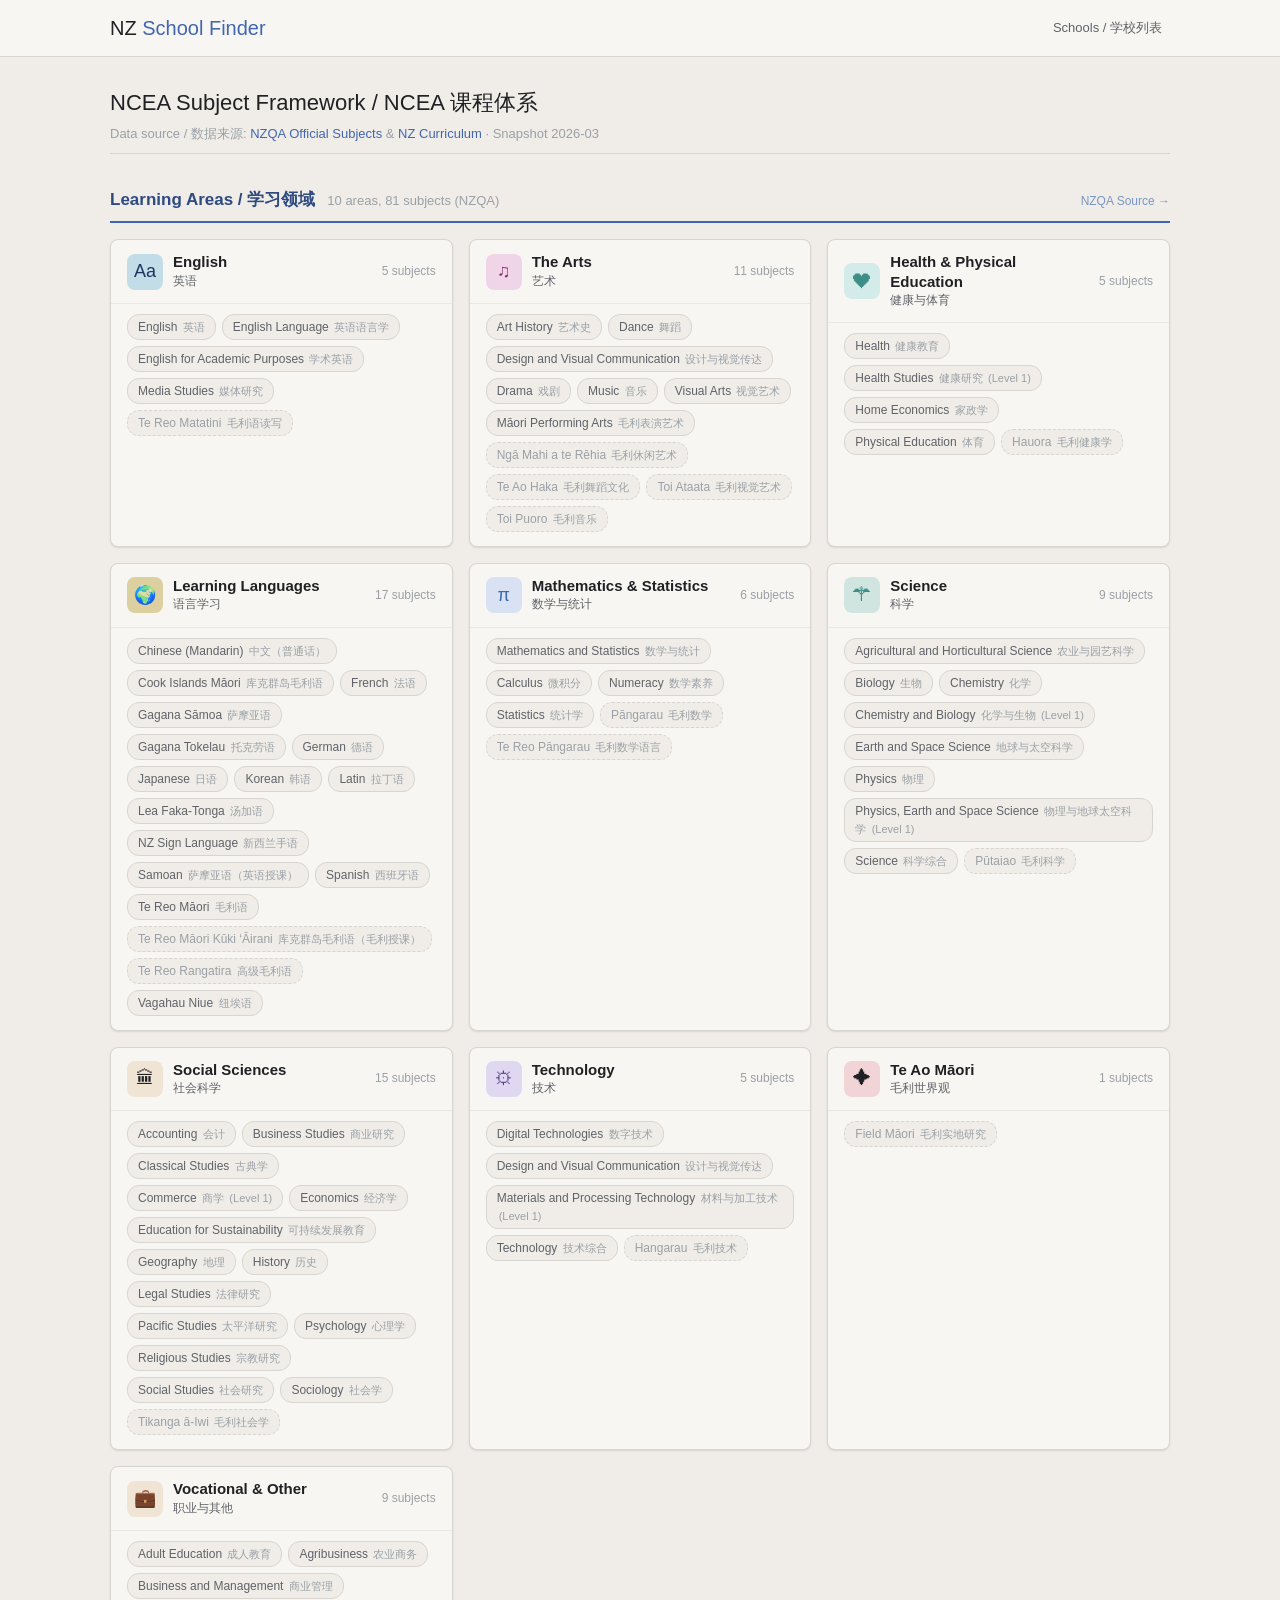
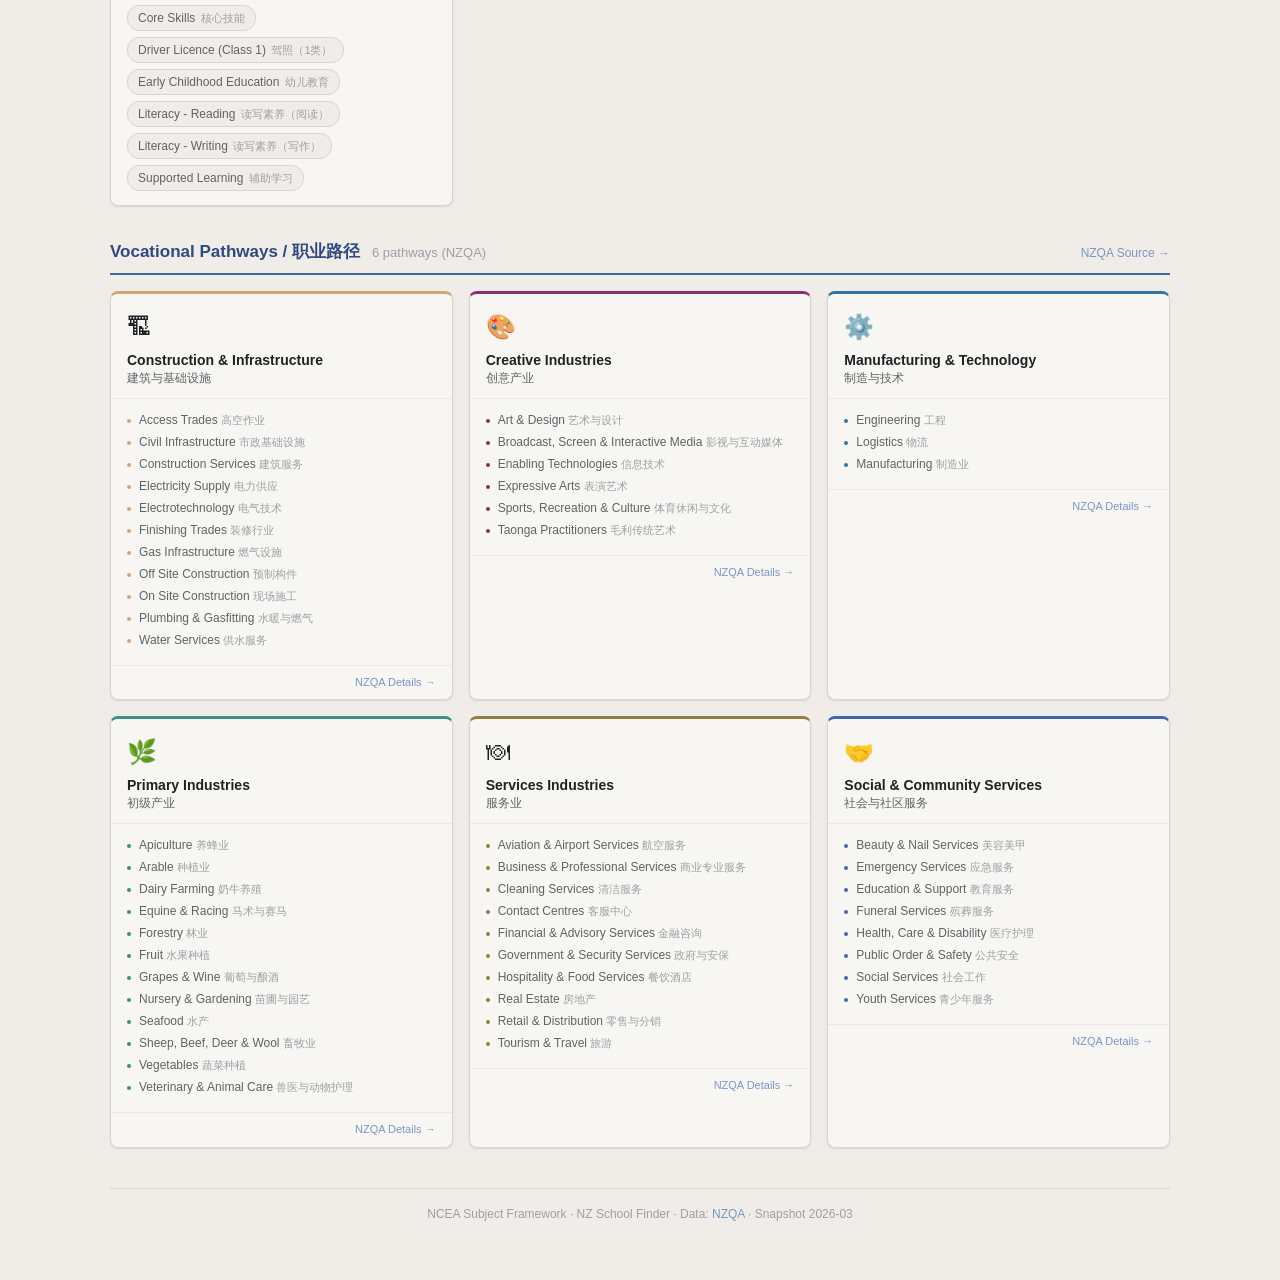
==== subjects.html @ b8bb3286 "feat: add subjects page and update server routing - Introduced a new `subjects.html` page to display" ====
<!DOCTYPE html>
<html lang="zh-CN">
<head>
<meta charset="UTF-8">
<meta name="viewport" content="width=device-width, initial-scale=1.0">
<title>NCEA Subject Framework / NCEA 课程体系</title>
<style>
/* ── 千里江山图配色系统 ── */
:root {
  --primary: #4166B0;
  --primary-light: #d8e2f2;
  --primary-dark: #2e4a80;
  --primary-lightest: #b0c4e0;
  --primary-muted: #7a96c4;
  --blue-1: #1D3560; --blue-2: #254D78; --blue-3: #31769F; --blue-4: #4088B0;
  --blue-5: #7AB0C8; --blue-6: #8CBBD0; --blue-7: #9EC6D8; --blue-8: #B0D1E0; --blue-9: #C2DCE8;
  --teal-1: #3d8e86; --teal-2: #5da39d; --teal-3: #88bfb8; --teal-4: #a4c9cc; --teal-5: #b0d0cc; --teal-6: #d0e4e0;
  --gold-1: #927D41; --gold-2: #B3A259; --gold-3: #CCBC80; --gold-4: #DDD0A0;
  --success: #3d8e86; --success-light: #d4ece9;
  --warning: #c04851; --warning-light: #f0d4d6;
  --neutral: #d4a574; --neutral-light: #f0e4d4;
  --bg: #F0EDE8; --card-bg: #F8F6F2; --text: #202124; --text-secondary: #5f6368; --text-muted: #9aa0a6;
  --border: #D8D5D0; --border-light: rgba(0,0,0,0.06);
  --radius: 8px;
  --shadow: 0 1px 2px 0 rgba(0,0,0,0.1);
  --shadow-md: 0 1px 3px 0 rgba(0,0,0,0.15), 0 1px 2px -1px rgba(0,0,0,0.1);
  --shadow-lg: 0 1px 2px 0 rgba(60,64,67,0.3), 0 2px 6px 2px rgba(60,64,67,0.15);
  --transition: 0.2s ease;
}

*, *::before, *::after { box-sizing: border-box; margin: 0; padding: 0; }

body {
  font-family: 'Google Sans', Roboto, -apple-system, BlinkMacSystemFont, 'Noto Sans SC', sans-serif;
  background: var(--bg);
  color: var(--text);
  line-height: 1.6;
  min-height: 100vh;
}

/* ── Header ── */
.header {
  background: var(--card-bg);
  position: sticky;
  top: 0;
  z-index: 100;
  border-bottom: 1px solid var(--border);
}
.header-inner {
  max-width: 1100px;
  margin: 0 auto;
  padding: 12px 20px;
  display: flex;
  align-items: center;
  justify-content: space-between;
}
.brand {
  font-size: 20px;
  font-weight: 400;
  color: var(--text);
  text-decoration: none;
}
.brand span { color: var(--primary); font-weight: 500; }
.header-links {
  display: flex;
  gap: 16px;
  align-items: center;
}
.header-links a {
  color: var(--text-secondary);
  text-decoration: none;
  font-size: 13px;
  padding: 4px 8px;
  border-radius: 4px;
  transition: var(--transition);
}
.header-links a:hover { background: var(--border-light); color: var(--primary); }

/* ── Container ── */
.container { max-width: 1100px; margin: 0 auto; padding: 0 20px 40px; }

/* ── Page Title ── */
.page-title {
  padding: 28px 0 8px;
  border-bottom: 1px solid var(--border);
  margin-bottom: 24px;
}
.page-title h1 {
  font-size: 22px;
  font-weight: 500;
  color: var(--text);
  margin-bottom: 4px;
}
.page-title p {
  font-size: 13px;
  color: var(--text-muted);
}
.page-title a { color: var(--primary); text-decoration: none; }
.page-title a:hover { text-decoration: underline; }

/* ── Section Title ── */
.section-title {
  display: flex;
  align-items: baseline;
  gap: 12px;
  margin: 32px 0 16px;
  padding-bottom: 8px;
  border-bottom: 2px solid var(--primary);
}
.section-title h2 {
  font-size: 17px;
  font-weight: 600;
  color: var(--primary-dark);
}
.section-title .subtitle {
  font-size: 13px;
  color: var(--text-muted);
  font-weight: 400;
}
.section-title .source-link {
  margin-left: auto;
  font-size: 12px;
  color: var(--primary-muted);
  text-decoration: none;
}
.section-title .source-link:hover { text-decoration: underline; color: var(--primary); }

/* ── Card Grid ── */
.card-grid {
  display: grid;
  grid-template-columns: repeat(auto-fill, minmax(320px, 1fr));
  gap: 16px;
}

/* ── Learning Area Card ── */
.area-card {
  background: var(--card-bg);
  border: 1px solid var(--border);
  border-radius: var(--radius);
  box-shadow: var(--shadow);
  overflow: hidden;
  transition: var(--transition);
}
.area-card:hover {
  box-shadow: var(--shadow-md);
  border-color: var(--primary-lightest);
}
.area-card-header {
  padding: 12px 16px;
  border-bottom: 1px solid var(--border-light);
  display: flex;
  align-items: center;
  gap: 10px;
}
.area-icon {
  width: 36px;
  height: 36px;
  border-radius: 8px;
  display: flex;
  align-items: center;
  justify-content: center;
  font-size: 18px;
  flex-shrink: 0;
}
.area-card-header .area-name {
  font-size: 15px;
  font-weight: 600;
  color: var(--text);
  line-height: 1.3;
}
.area-card-header .area-name-cn {
  font-size: 12px;
  color: var(--text-secondary);
  font-weight: 400;
}
.area-card-header .area-count {
  margin-left: auto;
  font-size: 12px;
  color: var(--text-muted);
  white-space: nowrap;
}
.area-card-body {
  padding: 10px 16px 14px;
}
.subject-list {
  list-style: none;
  display: flex;
  flex-wrap: wrap;
  gap: 6px;
}
.subject-tag {
  display: inline-block;
  padding: 3px 10px;
  font-size: 12px;
  border-radius: 12px;
  border: 1px solid var(--border);
  color: var(--text-secondary);
  background: var(--bg);
  transition: var(--transition);
  cursor: default;
  line-height: 1.5;
}
.subject-tag:hover {
  border-color: var(--primary-lightest);
  color: var(--primary);
  background: var(--primary-light);
}
.subject-tag .cn {
  color: var(--text-muted);
  font-size: 11px;
  margin-left: 2px;
}
.subject-tag.te-reo {
  border-style: dashed;
  color: var(--text-muted);
}
.subject-tag.te-reo:hover {
  border-color: var(--teal-3);
  color: var(--teal-1);
  background: var(--teal-6);
}

/* ── Vocational Pathway Card ── */
.pathway-card {
  background: var(--card-bg);
  border: 1px solid var(--border);
  border-radius: var(--radius);
  box-shadow: var(--shadow);
  overflow: hidden;
  transition: var(--transition);
}
.pathway-card:hover {
  box-shadow: var(--shadow-md);
}
.pathway-card-header {
  padding: 14px 16px 10px;
  border-bottom: 1px solid var(--border-light);
}
.pathway-card-header .pathway-icon {
  font-size: 24px;
  margin-bottom: 4px;
}
.pathway-card-header .pathway-name {
  font-size: 14px;
  font-weight: 600;
  color: var(--text);
  line-height: 1.3;
}
.pathway-card-header .pathway-name-cn {
  font-size: 12px;
  color: var(--text-secondary);
  font-weight: 400;
}
.pathway-card-body {
  padding: 10px 16px 14px;
}
.sector-list {
  list-style: none;
}
.sector-list li {
  font-size: 12px;
  color: var(--text-secondary);
  padding: 2px 0;
  line-height: 1.5;
}
.sector-list li::before {
  content: '';
  display: inline-block;
  width: 4px;
  height: 4px;
  border-radius: 50%;
  margin-right: 8px;
  vertical-align: middle;
}
.sector-list li .cn {
  color: var(--text-muted);
  font-size: 11px;
}
.pathway-card .pathway-link {
  display: block;
  padding: 8px 16px;
  font-size: 11px;
  color: var(--primary-muted);
  text-decoration: none;
  border-top: 1px solid var(--border-light);
  text-align: right;
}
.pathway-card .pathway-link:hover { color: var(--primary); }

/* ── Color accents per Learning Area ── */
.area-card[data-area="english"] .area-icon { background: var(--blue-9); color: var(--blue-1); }
.area-card[data-area="arts"] .area-icon { background: #f0d4e8; color: #8a3070; }
.area-card[data-area="health"] .area-icon { background: var(--success-light); color: var(--success); }
.area-card[data-area="languages"] .area-icon { background: var(--gold-4); color: var(--gold-1); }
.area-card[data-area="maths"] .area-icon { background: var(--primary-light); color: var(--primary); }
.area-card[data-area="science"] .area-icon { background: var(--teal-6); color: var(--teal-1); }
.area-card[data-area="social"] .area-icon { background: var(--neutral-light); color: var(--neutral-dark); }
.area-card[data-area="technology"] .area-icon { background: #e0d8f0; color: #5a3d8a; }
.area-card[data-area="maori"] .area-icon { background: var(--warning-light); color: var(--warning-dark); }
.area-card[data-area="vocational"] .area-icon { background: var(--neutral-light); color: var(--gold-1); }

/* ── Color accents per Vocational Pathway ── */
.pathway-card[data-pathway="construction"] { border-top: 3px solid var(--neutral); }
.pathway-card[data-pathway="construction"] .sector-list li::before { background: var(--neutral); }
.pathway-card[data-pathway="creative"] { border-top: 3px solid #8a3070; }
.pathway-card[data-pathway="creative"] .sector-list li::before { background: #8a3070; }
.pathway-card[data-pathway="manufacturing"] { border-top: 3px solid var(--blue-3); }
.pathway-card[data-pathway="manufacturing"] .sector-list li::before { background: var(--blue-3); }
.pathway-card[data-pathway="primary"] { border-top: 3px solid var(--success); }
.pathway-card[data-pathway="primary"] .sector-list li::before { background: var(--success); }
.pathway-card[data-pathway="services"] { border-top: 3px solid var(--gold-1); }
.pathway-card[data-pathway="services"] .sector-list li::before { background: var(--gold-1); }
.pathway-card[data-pathway="social"] { border-top: 3px solid var(--primary); }
.pathway-card[data-pathway="social"] .sector-list li::before { background: var(--primary); }

/* ── Footer ── */
.page-footer {
  margin-top: 40px;
  padding: 16px 0;
  border-top: 1px solid var(--border);
  text-align: center;
  font-size: 12px;
  color: var(--text-muted);
}
.page-footer a { color: var(--primary-muted); text-decoration: none; }
.page-footer a:hover { text-decoration: underline; }

/* ── Responsive ── */
@media (max-width: 700px) {
  .card-grid { grid-template-columns: 1fr; }
  .section-title { flex-wrap: wrap; }
  .section-title .source-link { margin-left: 0; }
  .header-inner { flex-wrap: wrap; gap: 8px; }
}
</style>
</head>
<body>

<!-- ── Header ── -->
<div class="header">
  <div class="header-inner">
    <a href="index.html" class="brand">NZ <span>School Finder</span></a>
    <div class="header-links">
      <a href="index.html">Schools / 学校列表</a>
    </div>
  </div>
</div>

<!-- ── Main Content ── -->
<div class="container">

  <div class="page-title">
    <h1>NCEA Subject Framework / NCEA 课程体系</h1>
    <p>Data source / 数据来源: <a href="https://www2.nzqa.govt.nz/ncea/subjects/select-subject/" target="_blank" rel="noopener">NZQA Official Subjects</a> &amp; <a href="https://newzealandcurriculum.tahurangi.education.govt.nz/" target="_blank" rel="noopener">NZ Curriculum</a> &middot; Snapshot 2026-03</p>
  </div>

  <!-- ════════════════════════════════════════════════════ -->
  <!--  SECTION 1: NCEA Learning Areas & Subjects          -->
  <!-- ════════════════════════════════════════════════════ -->
  <div class="section-title">
    <h2>Learning Areas / 学习领域</h2>
    <span class="subtitle">10 areas, 81 subjects (NZQA)</span>
    <a class="source-link" href="https://www2.nzqa.govt.nz/ncea/subjects/select-subject/" target="_blank" rel="noopener">NZQA Source &rarr;</a>
  </div>

  <div class="card-grid" id="area-grid"></div>

  <!-- ════════════════════════════════════════════════════ -->
  <!--  SECTION 2: NCEA Vocational Pathways                -->
  <!-- ════════════════════════════════════════════════════ -->
  <div class="section-title">
    <h2>Vocational Pathways / 职业路径</h2>
    <span class="subtitle">6 pathways (NZQA)</span>
    <a class="source-link" href="https://www2.nzqa.govt.nz/ncea/understanding-secondary-quals/vocational-pathways/" target="_blank" rel="noopener">NZQA Source &rarr;</a>
  </div>

  <div class="card-grid" id="pathway-grid"></div>

  <!-- ── Footer ── -->
  <div class="page-footer">
    NCEA Subject Framework &middot; NZ School Finder &middot;
    Data: <a href="https://www2.nzqa.govt.nz/ncea/subjects/" target="_blank" rel="noopener">NZQA</a> &middot; Snapshot 2026-03
  </div>

</div>

<script>
// ════════════════════════════════════════════════════════════
//  NZQA Learning Areas → Subjects (Snapshot 2026-03)
//  Source: https://www2.nzqa.govt.nz/ncea/subjects/select-subject/
//  NZ Curriculum: 8 Learning Areas
// ════════════════════════════════════════════════════════════

const LEARNING_AREAS = [
  {
    key: 'english',
    name: 'English',
    nameCn: '英语',
    icon: 'Aa',
    subjects: [
      { name: 'English', cn: '英语' },
      { name: 'English Language', cn: '英语语言学' },
      { name: 'English for Academic Purposes', cn: '学术英语' },
      { name: 'Media Studies', cn: '媒体研究' },
      { name: 'Te Reo Matatini', cn: '毛利语读写', teReo: true },
    ]
  },
  {
    key: 'arts',
    name: 'The Arts',
    nameCn: '艺术',
    icon: '\u266B',
    subjects: [
      { name: 'Art History', cn: '艺术史' },
      { name: 'Dance', cn: '舞蹈' },
      { name: 'Design and Visual Communication', cn: '设计与视觉传达' },
      { name: 'Drama', cn: '戏剧' },
      { name: 'Music', cn: '音乐' },
      { name: 'Visual Arts', cn: '视觉艺术' },
      { name: 'M\u0101ori Performing Arts', cn: '毛利表演艺术' },
      { name: 'Ng\u0101 Mahi a te R\u0113hia', cn: '毛利休闲艺术', teReo: true },
      { name: 'Te Ao Haka', cn: '毛利舞蹈文化', teReo: true },
      { name: 'Toi Ataata', cn: '毛利视觉艺术', teReo: true },
      { name: 'Toi Puoro', cn: '毛利音乐', teReo: true },
    ]
  },
  {
    key: 'health',
    name: 'Health & Physical Education',
    nameCn: '健康与体育',
    icon: '\u2764',
    subjects: [
      { name: 'Health', cn: '健康教育' },
      { name: 'Health Studies', cn: '健康研究', note: 'Level 1' },
      { name: 'Home Economics', cn: '家政学' },
      { name: 'Physical Education', cn: '体育' },
      { name: 'Hauora', cn: '毛利健康学', teReo: true },
    ]
  },
  {
    key: 'languages',
    name: 'Learning Languages',
    nameCn: '语言学习',
    icon: '\uD83C\uDF0D',
    subjects: [
      { name: 'Chinese (Mandarin)', cn: '中文（普通话）' },
      { name: 'Cook Islands M\u0101ori', cn: '库克群岛毛利语' },
      { name: 'French', cn: '法语' },
      { name: 'Gagana S\u0101moa', cn: '萨摩亚语' },
      { name: 'Gagana Tokelau', cn: '托克劳语' },
      { name: 'German', cn: '德语' },
      { name: 'Japanese', cn: '日语' },
      { name: 'Korean', cn: '韩语' },
      { name: 'Latin', cn: '拉丁语' },
      { name: 'Lea Faka-Tonga', cn: '汤加语' },
      { name: 'NZ Sign Language', cn: '新西兰手语' },
      { name: 'Samoan', cn: '萨摩亚语（英语授课）' },
      { name: 'Spanish', cn: '西班牙语' },
      { name: 'Te Reo M\u0101ori', cn: '毛利语' },
      { name: 'Te Reo M\u0101ori K\u016Bki \u2018\u0100irani', cn: '库克群岛毛利语（毛利授课）', teReo: true },
      { name: 'Te Reo Rangatira', cn: '高级毛利语', teReo: true },
      { name: 'Vagahau Niue', cn: '纽埃语' },
    ]
  },
  {
    key: 'maths',
    name: 'Mathematics & Statistics',
    nameCn: '数学与统计',
    icon: '\u03C0',
    subjects: [
      { name: 'Mathematics and Statistics', cn: '数学与统计' },
      { name: 'Calculus', cn: '微积分' },
      { name: 'Numeracy', cn: '数学素养' },
      { name: 'Statistics', cn: '统计学' },
      { name: 'P\u0101ngarau', cn: '毛利数学', teReo: true },
      { name: 'Te Reo P\u0101ngarau', cn: '毛利数学语言', teReo: true },
    ]
  },
  {
    key: 'science',
    name: 'Science',
    nameCn: '科学',
    icon: '\u269A',
    subjects: [
      { name: 'Agricultural and Horticultural Science', cn: '农业与园艺科学' },
      { name: 'Biology', cn: '生物' },
      { name: 'Chemistry', cn: '化学' },
      { name: 'Chemistry and Biology', cn: '化学与生物', note: 'Level 1' },
      { name: 'Earth and Space Science', cn: '地球与太空科学' },
      { name: 'Physics', cn: '物理' },
      { name: 'Physics, Earth and Space Science', cn: '物理与地球太空科学', note: 'Level 1' },
      { name: 'Science', cn: '科学综合' },
      { name: 'P\u016Btaiao', cn: '毛利科学', teReo: true },
    ]
  },
  {
    key: 'social',
    name: 'Social Sciences',
    nameCn: '社会科学',
    icon: '\uD83C\uDFDB',
    subjects: [
      { name: 'Accounting', cn: '会计' },
      { name: 'Business Studies', cn: '商业研究' },
      { name: 'Classical Studies', cn: '古典学' },
      { name: 'Commerce', cn: '商学', note: 'Level 1' },
      { name: 'Economics', cn: '经济学' },
      { name: 'Education for Sustainability', cn: '可持续发展教育' },
      { name: 'Geography', cn: '地理' },
      { name: 'History', cn: '历史' },
      { name: 'Legal Studies', cn: '法律研究' },
      { name: 'Pacific Studies', cn: '太平洋研究' },
      { name: 'Psychology', cn: '心理学' },
      { name: 'Religious Studies', cn: '宗教研究' },
      { name: 'Social Studies', cn: '社会研究' },
      { name: 'Sociology', cn: '社会学' },
      { name: 'Tikanga \u0101-Iwi', cn: '毛利社会学', teReo: true },
    ]
  },
  {
    key: 'technology',
    name: 'Technology',
    nameCn: '技术',
    icon: '\u2699',
    subjects: [
      { name: 'Digital Technologies', cn: '数字技术' },
      { name: 'Design and Visual Communication', cn: '设计与视觉传达' },
      { name: 'Materials and Processing Technology', cn: '材料与加工技术', note: 'Level 1' },
      { name: 'Technology', cn: '技术综合' },
      { name: 'Hangarau', cn: '毛利技术', teReo: true },
    ]
  },
  {
    key: 'maori',
    name: 'Te Ao M\u0101ori',
    nameCn: '毛利世界观',
    icon: '\u2726',
    subjects: [
      { name: 'Field M\u0101ori', cn: '毛利实地研究', teReo: true },
    ]
  },
  {
    key: 'vocational',
    name: 'Vocational & Other',
    nameCn: '职业与其他',
    icon: '\uD83D\uDCBC',
    subjects: [
      { name: 'Adult Education', cn: '成人教育' },
      { name: 'Agribusiness', cn: '农业商务' },
      { name: 'Business and Management', cn: '商业管理' },
      { name: 'Core Skills', cn: '核心技能' },
      { name: 'Driver Licence (Class 1)', cn: '驾照（1类）' },
      { name: 'Early Childhood Education', cn: '幼儿教育' },
      { name: 'Literacy - Reading', cn: '读写素养（阅读）' },
      { name: 'Literacy - Writing', cn: '读写素养（写作）' },
      { name: 'Supported Learning', cn: '辅助学习' },
    ]
  }
];

// ════════════════════════════════════════════════════════════
//  NZQA Vocational Pathways (6 Pathways + Sectors)
//  Source: https://www2.nzqa.govt.nz/ncea/understanding-secondary-quals/vocational-pathways/
// ════════════════════════════════════════════════════════════

const VOCATIONAL_PATHWAYS = [
  {
    key: 'construction',
    name: 'Construction & Infrastructure',
    nameCn: '建筑与基础设施',
    icon: '\uD83C\uDFD7',
    sourceUrl: 'https://youthguarantee.education.govt.nz/initiatives/vocational-pathways/learning-and-working-in-construction-and-infrastructure-industries/',
    sectors: [
      { name: 'Access Trades', cn: '高空作业' },
      { name: 'Civil Infrastructure', cn: '市政基础设施' },
      { name: 'Construction Services', cn: '建筑服务' },
      { name: 'Electricity Supply', cn: '电力供应' },
      { name: 'Electrotechnology', cn: '电气技术' },
      { name: 'Finishing Trades', cn: '装修行业' },
      { name: 'Gas Infrastructure', cn: '燃气设施' },
      { name: 'Off Site Construction', cn: '预制构件' },
      { name: 'On Site Construction', cn: '现场施工' },
      { name: 'Plumbing & Gasfitting', cn: '水暖与燃气' },
      { name: 'Water Services', cn: '供水服务' },
    ]
  },
  {
    key: 'creative',
    name: 'Creative Industries',
    nameCn: '创意产业',
    icon: '\uD83C\uDFA8',
    sourceUrl: 'https://youthguarantee.education.govt.nz/initiatives/vocational-pathways/learning-and-working-in-the-creative-industries/',
    sectors: [
      { name: 'Art & Design', cn: '艺术与设计' },
      { name: 'Broadcast, Screen & Interactive Media', cn: '影视与互动媒体' },
      { name: 'Enabling Technologies', cn: '信息技术' },
      { name: 'Expressive Arts', cn: '表演艺术' },
      { name: 'Sports, Recreation & Culture', cn: '体育休闲与文化' },
      { name: 'Taonga Practitioners', cn: '毛利传统艺术' },
    ]
  },
  {
    key: 'manufacturing',
    name: 'Manufacturing & Technology',
    nameCn: '制造与技术',
    icon: '\u2699\uFE0F',
    sourceUrl: 'https://youthguarantee.education.govt.nz/initiatives/vocational-pathways/learning-and-working-in-manufacturing-and-technology-industries/',
    sectors: [
      { name: 'Engineering', cn: '工程' },
      { name: 'Logistics', cn: '物流' },
      { name: 'Manufacturing', cn: '制造业' },
    ]
  },
  {
    key: 'primary',
    name: 'Primary Industries',
    nameCn: '初级产业',
    icon: '\uD83C\uDF3F',
    sourceUrl: 'https://youthguarantee.education.govt.nz/initiatives/vocational-pathways/learning-and-working-in-the-primary-industries/',
    sectors: [
      { name: 'Apiculture', cn: '养蜂业' },
      { name: 'Arable', cn: '种植业' },
      { name: 'Dairy Farming', cn: '奶牛养殖' },
      { name: 'Equine & Racing', cn: '马术与赛马' },
      { name: 'Forestry', cn: '林业' },
      { name: 'Fruit', cn: '水果种植' },
      { name: 'Grapes & Wine', cn: '葡萄与酿酒' },
      { name: 'Nursery & Gardening', cn: '苗圃与园艺' },
      { name: 'Seafood', cn: '水产' },
      { name: 'Sheep, Beef, Deer & Wool', cn: '畜牧业' },
      { name: 'Vegetables', cn: '蔬菜种植' },
      { name: 'Veterinary & Animal Care', cn: '兽医与动物护理' },
    ]
  },
  {
    key: 'services',
    name: 'Services Industries',
    nameCn: '服务业',
    icon: '\uD83C\uDF7D',
    sourceUrl: 'https://youthguarantee.education.govt.nz/initiatives/vocational-pathways/learning-and-working-in-the-service-industries/',
    sectors: [
      { name: 'Aviation & Airport Services', cn: '航空服务' },
      { name: 'Business & Professional Services', cn: '商业专业服务' },
      { name: 'Cleaning Services', cn: '清洁服务' },
      { name: 'Contact Centres', cn: '客服中心' },
      { name: 'Financial & Advisory Services', cn: '金融咨询' },
      { name: 'Government & Security Services', cn: '政府与安保' },
      { name: 'Hospitality & Food Services', cn: '餐饮酒店' },
      { name: 'Real Estate', cn: '房地产' },
      { name: 'Retail & Distribution', cn: '零售与分销' },
      { name: 'Tourism & Travel', cn: '旅游' },
    ]
  },
  {
    key: 'social',
    name: 'Social & Community Services',
    nameCn: '社会与社区服务',
    icon: '\uD83E\uDD1D',
    sourceUrl: 'https://youthguarantee.education.govt.nz/initiatives/vocational-pathways/learning-and-working-in-social-and-community-service-industries/',
    sectors: [
      { name: 'Beauty & Nail Services', cn: '美容美甲' },
      { name: 'Emergency Services', cn: '应急服务' },
      { name: 'Education & Support', cn: '教育服务' },
      { name: 'Funeral Services', cn: '殡葬服务' },
      { name: 'Health, Care & Disability', cn: '医疗护理' },
      { name: 'Public Order & Safety', cn: '公共安全' },
      { name: 'Social Services', cn: '社会工作' },
      { name: 'Youth Services', cn: '青少年服务' },
    ]
  }
];

// ════════════════════════════════════════════════════════════
//  Render
// ════════════════════════════════════════════════════════════

function esc(s) {
  const d = document.createElement('div');
  d.textContent = s;
  return d.innerHTML;
}

function renderAreaCards() {
  const grid = document.getElementById('area-grid');
  grid.innerHTML = LEARNING_AREAS.map(area => {
    const subjectTags = area.subjects.map(s => {
      const cls = s.teReo ? 'subject-tag te-reo' : 'subject-tag';
      const noteStr = s.note ? ` <span class="cn">(${esc(s.note)})</span>` : '';
      return `<li class="${cls}">${esc(s.name)} <span class="cn">${esc(s.cn)}</span>${noteStr}</li>`;
    }).join('');

    return `
      <div class="area-card" data-area="${area.key}">
        <div class="area-card-header">
          <div class="area-icon">${area.icon}</div>
          <div>
            <div class="area-name">${esc(area.name)}</div>
            <div class="area-name-cn">${esc(area.nameCn)}</div>
          </div>
          <div class="area-count">${area.subjects.length} subjects</div>
        </div>
        <div class="area-card-body">
          <ul class="subject-list">${subjectTags}</ul>
        </div>
      </div>`;
  }).join('');
}

function renderPathwayCards() {
  const grid = document.getElementById('pathway-grid');
  grid.innerHTML = VOCATIONAL_PATHWAYS.map(p => {
    const sectorItems = p.sectors.map(s =>
      `<li>${esc(s.name)} <span class="cn">${esc(s.cn)}</span></li>`
    ).join('');

    return `
      <div class="pathway-card" data-pathway="${p.key}">
        <div class="pathway-card-header">
          <div class="pathway-icon">${p.icon}</div>
          <div class="pathway-name">${esc(p.name)}</div>
          <div class="pathway-name-cn">${esc(p.nameCn)}</div>
        </div>
        <div class="pathway-card-body">
          <ul class="sector-list">${sectorItems}</ul>
        </div>
        <a class="pathway-link" href="${p.sourceUrl}" target="_blank" rel="noopener">NZQA Details &rarr;</a>
      </div>`;
  }).join('');
}

// ── Init ──
renderAreaCards();
renderPathwayCards();
</script>

</body>
</html>
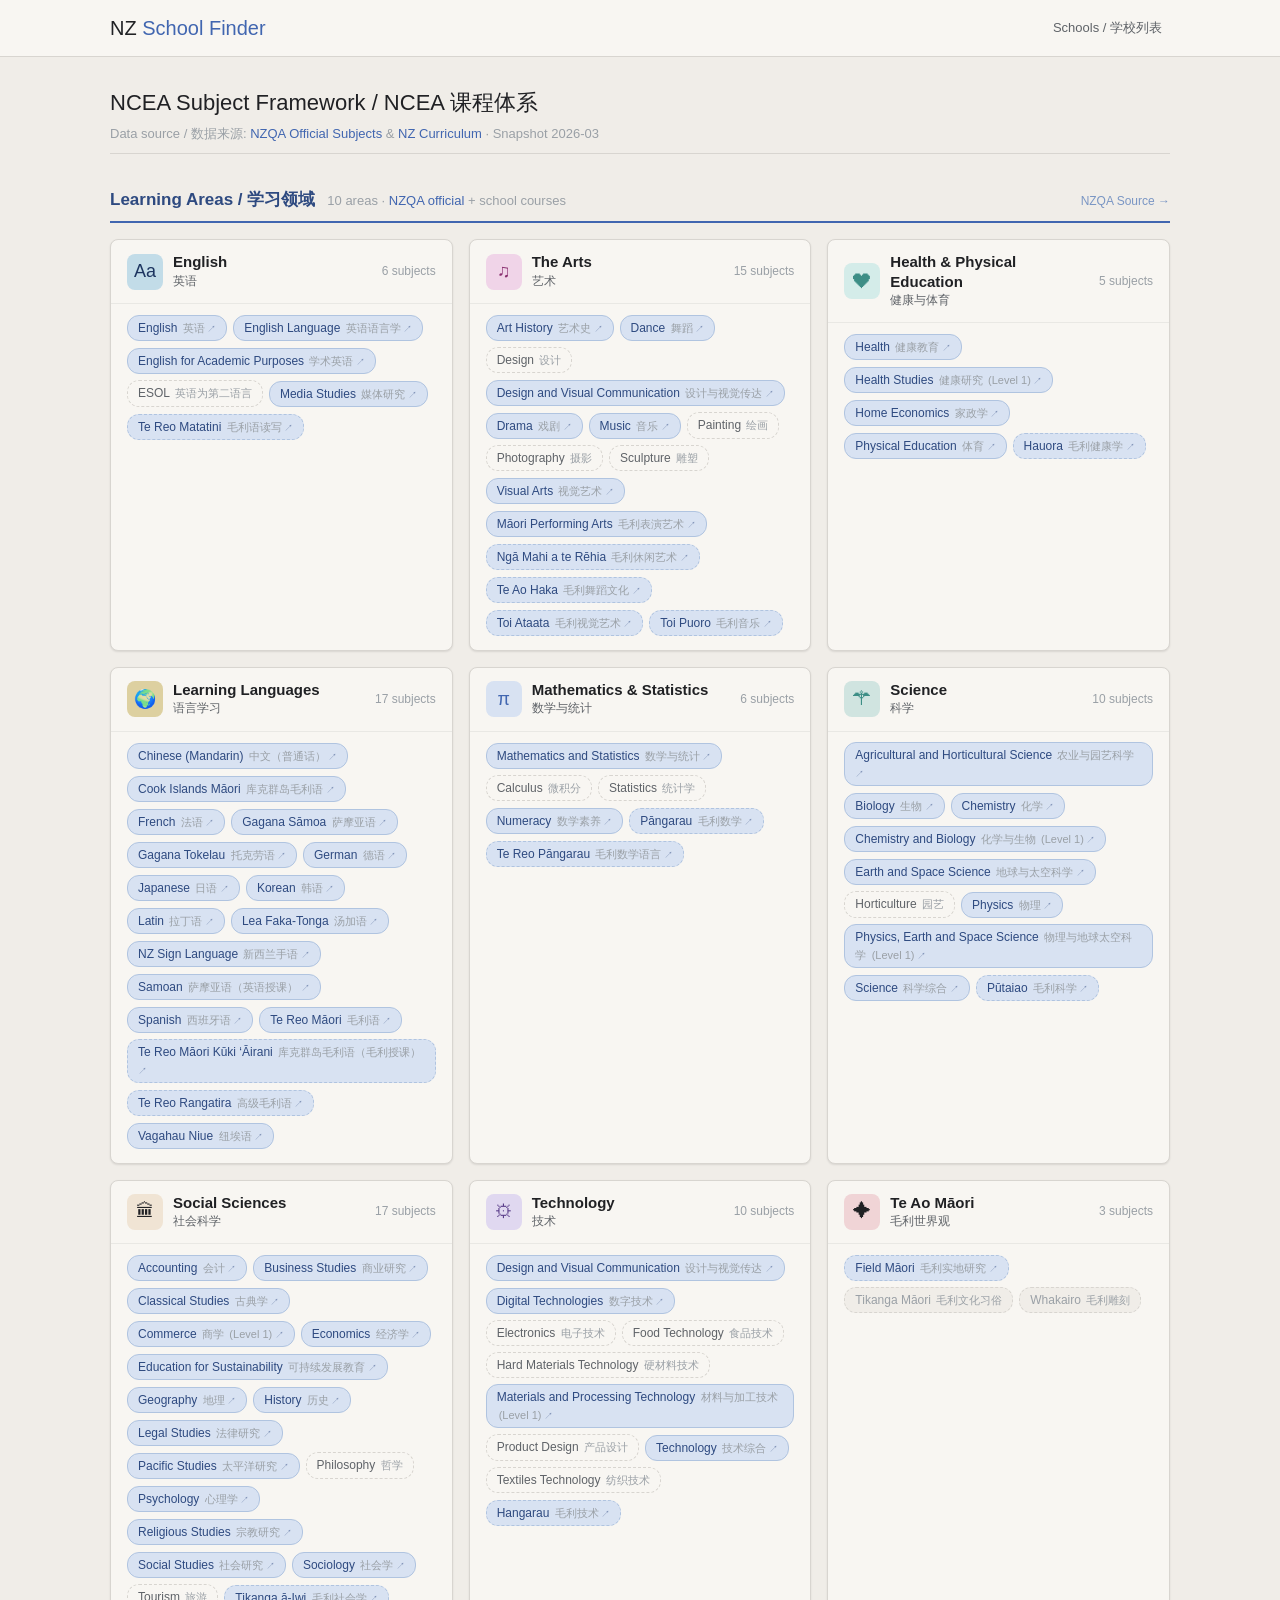
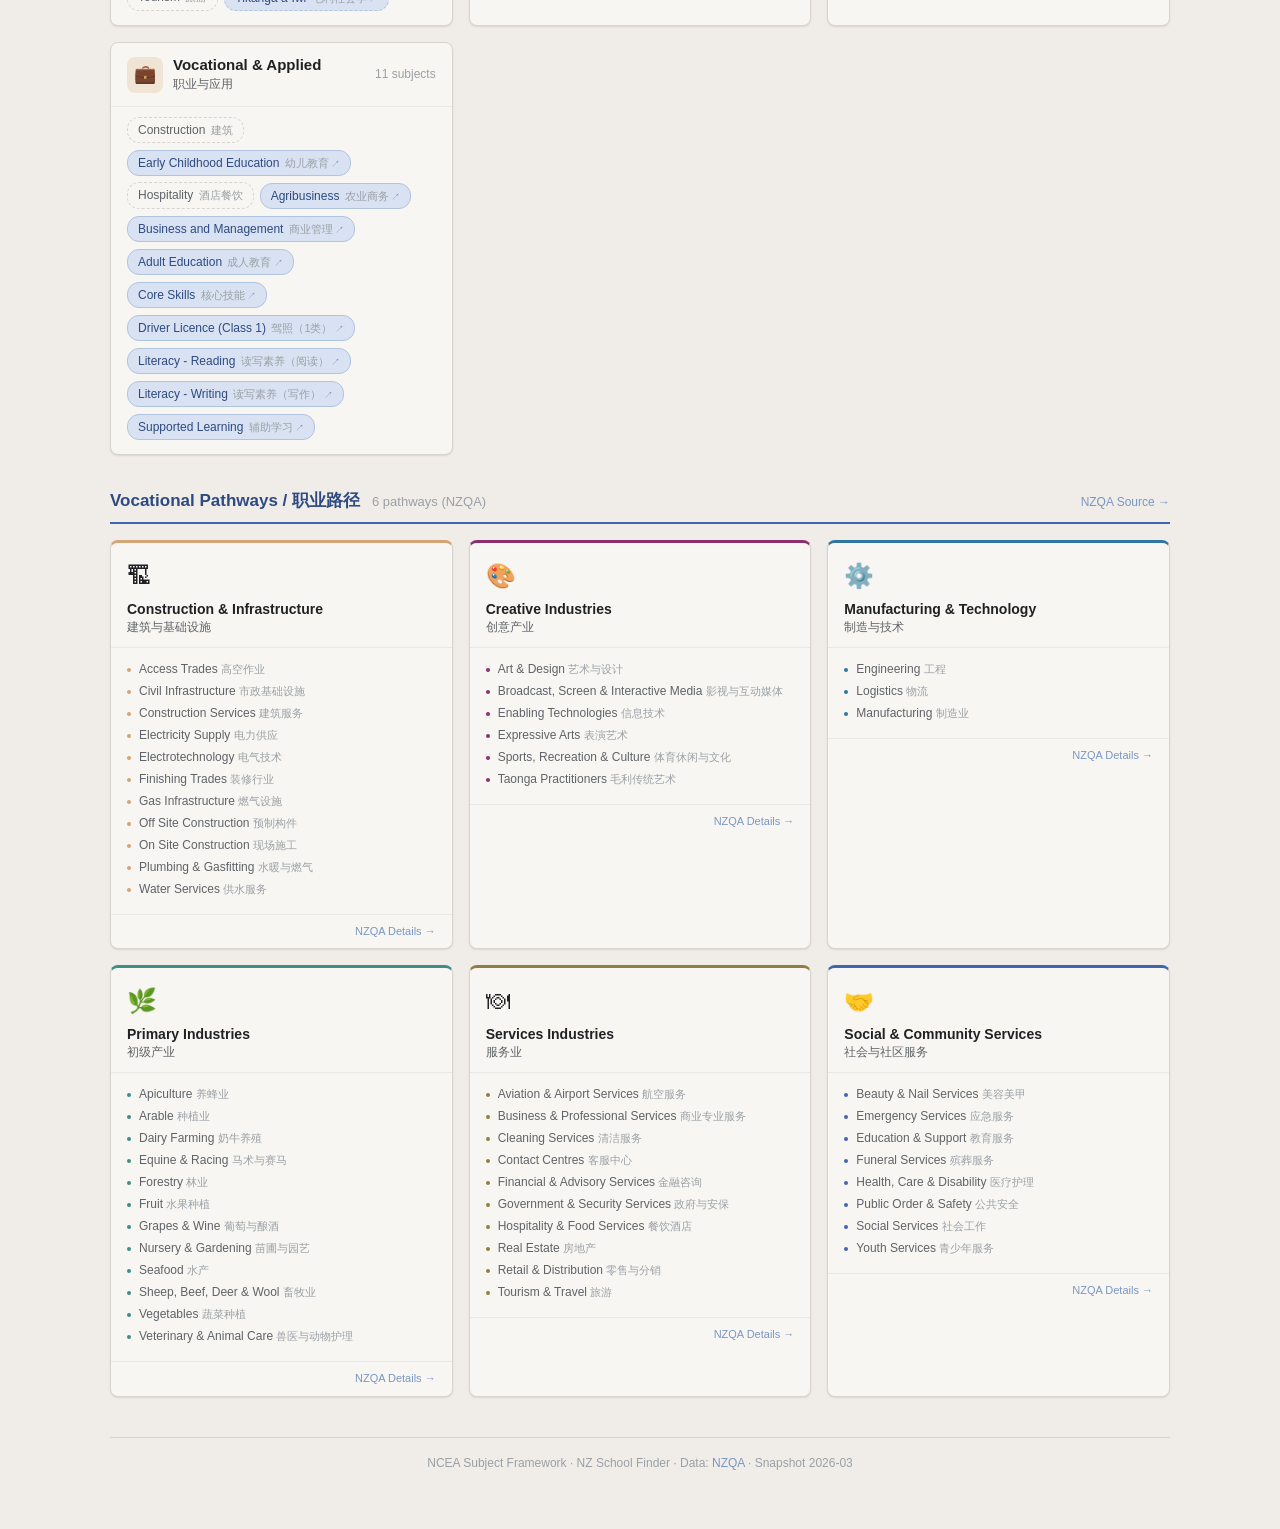
==== commit 35f01206: "feat: complete NCEA subject framework with NZQA links and course hierarchy fix - Add all 81 NZQA off" ====
--- a/subjects.html
+++ b/subjects.html
@@ -205,6 +205,30 @@
   color: var(--primary);
   background: var(--primary-light);
 }
+.subject-tag.school-course {
+  border-style: dashed;
+  background: transparent;
+}
+a.subject-tag.has-link {
+  text-decoration: none;
+  cursor: pointer;
+  border-color: var(--primary-lightest);
+  color: var(--primary-dark);
+  background: var(--primary-light);
+}
+a.subject-tag.has-link::after {
+  content: ' ↗';
+  font-size: 9px;
+  opacity: 0.5;
+}
+a.subject-tag.has-link:hover {
+  border-color: var(--primary);
+  color: var(--primary);
+  background: var(--primary-light);
+}
+a.subject-tag.has-link:hover::after {
+  opacity: 1;
+}
 .subject-tag .cn {
   color: var(--text-muted);
   font-size: 11px;
@@ -359,7 +383,7 @@
   <!-- ════════════════════════════════════════════════════ -->
   <div class="section-title">
     <h2>Learning Areas / 学习领域</h2>
-    <span class="subtitle">10 areas, 81 subjects (NZQA)</span>
+    <span class="subtitle">10 areas &middot; <span style="color:var(--primary)">NZQA official</span> + <span style="color:var(--text-muted)">school courses</span></span>
     <a class="source-link" href="https://www2.nzqa.govt.nz/ncea/subjects/select-subject/" target="_blank" rel="noopener">NZQA Source &rarr;</a>
   </div>
 
@@ -391,6 +415,8 @@
 //  NZ Curriculum: 8 Learning Areas
 // ════════════════════════════════════════════════════════════
 
+const NZ = 'https://www2.nzqa.govt.nz/ncea/subjects/select-subject/';
+
 const LEARNING_AREAS = [
   {
     key: 'english',
@@ -398,11 +424,12 @@
     nameCn: '英语',
     icon: 'Aa',
     subjects: [
-      { name: 'English', cn: '英语' },
-      { name: 'English Language', cn: '英语语言学' },
-      { name: 'English for Academic Purposes', cn: '学术英语' },
-      { name: 'Media Studies', cn: '媒体研究' },
-      { name: 'Te Reo Matatini', cn: '毛利语读写', teReo: true },
+      { name: 'English', cn: '英语', nzqa: true, url: NZ+'english/' },
+      { name: 'English Language', cn: '英语语言学', nzqa: true, url: NZ+'english-language/' },
+      { name: 'English for Academic Purposes', cn: '学术英语', nzqa: true, url: NZ+'english-for-academic-purposes/' },
+      { name: 'ESOL', cn: '英语为第二语言' },
+      { name: 'Media Studies', cn: '媒体研究', nzqa: true, url: NZ+'media-studies/' },
+      { name: 'Te Reo Matatini', cn: '毛利语读写', nzqa: true, teReo: true, url: NZ+'te-reo-matatini/' },
     ]
   },
   {
@@ -411,17 +438,21 @@
     nameCn: '艺术',
     icon: '\u266B',
     subjects: [
-      { name: 'Art History', cn: '艺术史' },
-      { name: 'Dance', cn: '舞蹈' },
-      { name: 'Design and Visual Communication', cn: '设计与视觉传达' },
-      { name: 'Drama', cn: '戏剧' },
-      { name: 'Music', cn: '音乐' },
-      { name: 'Visual Arts', cn: '视觉艺术' },
-      { name: 'M\u0101ori Performing Arts', cn: '毛利表演艺术' },
-      { name: 'Ng\u0101 Mahi a te R\u0113hia', cn: '毛利休闲艺术', teReo: true },
-      { name: 'Te Ao Haka', cn: '毛利舞蹈文化', teReo: true },
-      { name: 'Toi Ataata', cn: '毛利视觉艺术', teReo: true },
-      { name: 'Toi Puoro', cn: '毛利音乐', teReo: true },
+      { name: 'Art History', cn: '艺术史', nzqa: true, url: NZ+'art-history/' },
+      { name: 'Dance', cn: '舞蹈', nzqa: true, url: NZ+'dance/' },
+      { name: 'Design', cn: '设计' },
+      { name: 'Design and Visual Communication', cn: '设计与视觉传达', nzqa: true, url: NZ+'design-and-visual-communication/' },
+      { name: 'Drama', cn: '戏剧', nzqa: true, url: NZ+'drama/' },
+      { name: 'Music', cn: '音乐', nzqa: true, url: NZ+'music/' },
+      { name: 'Painting', cn: '绘画' },
+      { name: 'Photography', cn: '摄影' },
+      { name: 'Sculpture', cn: '雕塑' },
+      { name: 'Visual Arts', cn: '视觉艺术', nzqa: true, url: NZ+'visual-arts/' },
+      { name: 'M\u0101ori Performing Arts', cn: '毛利表演艺术', nzqa: true, url: NZ+'maori-performing-arts/' },
+      { name: 'Ng\u0101 Mahi a te R\u0113hia', cn: '毛利休闲艺术', nzqa: true, teReo: true, url: NZ+'nga-mahi-a-te-rehia/' },
+      { name: 'Te Ao Haka', cn: '毛利舞蹈文化', nzqa: true, teReo: true, url: NZ+'te-ao-haka/' },
+      { name: 'Toi Ataata', cn: '毛利视觉艺术', nzqa: true, teReo: true, url: NZ+'toi-ataata/' },
+      { name: 'Toi Puoro', cn: '毛利音乐', nzqa: true, teReo: true, url: NZ+'toi-puoro/' },
     ]
   },
   {
@@ -430,11 +461,11 @@
     nameCn: '健康与体育',
     icon: '\u2764',
     subjects: [
-      { name: 'Health', cn: '健康教育' },
-      { name: 'Health Studies', cn: '健康研究', note: 'Level 1' },
-      { name: 'Home Economics', cn: '家政学' },
-      { name: 'Physical Education', cn: '体育' },
-      { name: 'Hauora', cn: '毛利健康学', teReo: true },
+      { name: 'Health', cn: '健康教育', nzqa: true, url: NZ+'health/' },
+      { name: 'Health Studies', cn: '健康研究', nzqa: true, url: NZ+'health-studies/', note: 'Level 1' },
+      { name: 'Home Economics', cn: '家政学', nzqa: true, url: NZ+'home-economics/' },
+      { name: 'Physical Education', cn: '体育', nzqa: true, url: NZ+'physical-education/' },
+      { name: 'Hauora', cn: '毛利健康学', nzqa: true, teReo: true, url: NZ+'hauora/' },
     ]
   },
   {
@@ -443,23 +474,23 @@
     nameCn: '语言学习',
     icon: '\uD83C\uDF0D',
     subjects: [
-      { name: 'Chinese (Mandarin)', cn: '中文（普通话）' },
-      { name: 'Cook Islands M\u0101ori', cn: '库克群岛毛利语' },
-      { name: 'French', cn: '法语' },
-      { name: 'Gagana S\u0101moa', cn: '萨摩亚语' },
-      { name: 'Gagana Tokelau', cn: '托克劳语' },
-      { name: 'German', cn: '德语' },
-      { name: 'Japanese', cn: '日语' },
-      { name: 'Korean', cn: '韩语' },
-      { name: 'Latin', cn: '拉丁语' },
-      { name: 'Lea Faka-Tonga', cn: '汤加语' },
-      { name: 'NZ Sign Language', cn: '新西兰手语' },
-      { name: 'Samoan', cn: '萨摩亚语（英语授课）' },
-      { name: 'Spanish', cn: '西班牙语' },
-      { name: 'Te Reo M\u0101ori', cn: '毛利语' },
-      { name: 'Te Reo M\u0101ori K\u016Bki \u2018\u0100irani', cn: '库克群岛毛利语（毛利授课）', teReo: true },
-      { name: 'Te Reo Rangatira', cn: '高级毛利语', teReo: true },
-      { name: 'Vagahau Niue', cn: '纽埃语' },
+      { name: 'Chinese (Mandarin)', cn: '中文（普通话）', nzqa: true, url: NZ+'chinese/' },
+      { name: 'Cook Islands M\u0101ori', cn: '库克群岛毛利语', nzqa: true, url: NZ+'cook-islands-maori/' },
+      { name: 'French', cn: '法语', nzqa: true, url: NZ+'french/' },
+      { name: 'Gagana S\u0101moa', cn: '萨摩亚语', nzqa: true, url: NZ+'gagana-samoa/' },
+      { name: 'Gagana Tokelau', cn: '托克劳语', nzqa: true, url: NZ+'gagana-tokelau/' },
+      { name: 'German', cn: '德语', nzqa: true, url: NZ+'german/' },
+      { name: 'Japanese', cn: '日语', nzqa: true, url: NZ+'japanese/' },
+      { name: 'Korean', cn: '韩语', nzqa: true, url: NZ+'korean/' },
+      { name: 'Latin', cn: '拉丁语', nzqa: true, url: NZ+'latin/' },
+      { name: 'Lea Faka-Tonga', cn: '汤加语', nzqa: true, url: NZ+'lea-faka-tonga/' },
+      { name: 'NZ Sign Language', cn: '新西兰手语', nzqa: true, url: NZ+'new-zealand-sign-language/' },
+      { name: 'Samoan', cn: '萨摩亚语（英语授课）', nzqa: true, url: NZ+'samoan/' },
+      { name: 'Spanish', cn: '西班牙语', nzqa: true, url: NZ+'spanish/' },
+      { name: 'Te Reo M\u0101ori', cn: '毛利语', nzqa: true, url: NZ+'te-reo-maori/' },
+      { name: 'Te Reo M\u0101ori K\u016Bki \u2018\u0100irani', cn: '库克群岛毛利语（毛利授课）', nzqa: true, teReo: true, url: NZ+'te-reo-maori-kuki-airani/' },
+      { name: 'Te Reo Rangatira', cn: '高级毛利语', nzqa: true, teReo: true, url: NZ+'te-reo-rangatira/' },
+      { name: 'Vagahau Niue', cn: '纽埃语', nzqa: true, url: NZ+'vagahau-niue/' },
     ]
   },
   {
@@ -468,12 +499,12 @@
     nameCn: '数学与统计',
     icon: '\u03C0',
     subjects: [
-      { name: 'Mathematics and Statistics', cn: '数学与统计' },
+      { name: 'Mathematics and Statistics', cn: '数学与统计', nzqa: true, url: NZ+'mathematics-and-statistics/' },
       { name: 'Calculus', cn: '微积分' },
-      { name: 'Numeracy', cn: '数学素养' },
       { name: 'Statistics', cn: '统计学' },
-      { name: 'P\u0101ngarau', cn: '毛利数学', teReo: true },
-      { name: 'Te Reo P\u0101ngarau', cn: '毛利数学语言', teReo: true },
+      { name: 'Numeracy', cn: '数学素养', nzqa: true, url: NZ+'numeracy/' },
+      { name: 'P\u0101ngarau', cn: '毛利数学', nzqa: true, teReo: true, url: NZ+'pangarau/' },
+      { name: 'Te Reo P\u0101ngarau', cn: '毛利数学语言', nzqa: true, teReo: true, url: NZ+'te-reo-pangarau/' },
     ]
   },
   {
@@ -482,15 +513,16 @@
     nameCn: '科学',
     icon: '\u269A',
     subjects: [
-      { name: 'Agricultural and Horticultural Science', cn: '农业与园艺科学' },
-      { name: 'Biology', cn: '生物' },
-      { name: 'Chemistry', cn: '化学' },
-      { name: 'Chemistry and Biology', cn: '化学与生物', note: 'Level 1' },
-      { name: 'Earth and Space Science', cn: '地球与太空科学' },
-      { name: 'Physics', cn: '物理' },
-      { name: 'Physics, Earth and Space Science', cn: '物理与地球太空科学', note: 'Level 1' },
-      { name: 'Science', cn: '科学综合' },
-      { name: 'P\u016Btaiao', cn: '毛利科学', teReo: true },
+      { name: 'Agricultural and Horticultural Science', cn: '农业与园艺科学', nzqa: true, url: NZ+'agricultural-and-horticultural-science/' },
+      { name: 'Biology', cn: '生物', nzqa: true, url: NZ+'biology/' },
+      { name: 'Chemistry', cn: '化学', nzqa: true, url: NZ+'chemistry/' },
+      { name: 'Chemistry and Biology', cn: '化学与生物', nzqa: true, url: NZ+'chemistry-and-biology/', note: 'Level 1' },
+      { name: 'Earth and Space Science', cn: '地球与太空科学', nzqa: true, url: NZ+'earth-and-space-science/' },
+      { name: 'Horticulture', cn: '园艺' },
+      { name: 'Physics', cn: '物理', nzqa: true, url: NZ+'physics/' },
+      { name: 'Physics, Earth and Space Science', cn: '物理与地球太空科学', nzqa: true, url: NZ+'physics-earth-and-space-science/', note: 'Level 1' },
+      { name: 'Science', cn: '科学综合', nzqa: true, url: NZ+'science/' },
+      { name: 'P\u016Btaiao', cn: '毛利科学', nzqa: true, teReo: true, url: NZ+'putaiao/' },
     ]
   },
   {
@@ -499,21 +531,23 @@
     nameCn: '社会科学',
     icon: '\uD83C\uDFDB',
     subjects: [
-      { name: 'Accounting', cn: '会计' },
-      { name: 'Business Studies', cn: '商业研究' },
-      { name: 'Classical Studies', cn: '古典学' },
-      { name: 'Commerce', cn: '商学', note: 'Level 1' },
-      { name: 'Economics', cn: '经济学' },
-      { name: 'Education for Sustainability', cn: '可持续发展教育' },
-      { name: 'Geography', cn: '地理' },
-      { name: 'History', cn: '历史' },
-      { name: 'Legal Studies', cn: '法律研究' },
-      { name: 'Pacific Studies', cn: '太平洋研究' },
-      { name: 'Psychology', cn: '心理学' },
-      { name: 'Religious Studies', cn: '宗教研究' },
-      { name: 'Social Studies', cn: '社会研究' },
-      { name: 'Sociology', cn: '社会学' },
-      { name: 'Tikanga \u0101-Iwi', cn: '毛利社会学', teReo: true },
+      { name: 'Accounting', cn: '会计', nzqa: true, url: NZ+'accounting/' },
+      { name: 'Business Studies', cn: '商业研究', nzqa: true, url: NZ+'business-studies/' },
+      { name: 'Classical Studies', cn: '古典学', nzqa: true, url: NZ+'classical-studies/' },
+      { name: 'Commerce', cn: '商学', nzqa: true, url: NZ+'commerce/', note: 'Level 1' },
+      { name: 'Economics', cn: '经济学', nzqa: true, url: NZ+'economics/' },
+      { name: 'Education for Sustainability', cn: '可持续发展教育', nzqa: true, url: NZ+'education-for-sustainability/' },
+      { name: 'Geography', cn: '地理', nzqa: true, url: NZ+'geography/' },
+      { name: 'History', cn: '历史', nzqa: true, url: NZ+'history/' },
+      { name: 'Legal Studies', cn: '法律研究', nzqa: true, url: NZ+'legal-studies/' },
+      { name: 'Pacific Studies', cn: '太平洋研究', nzqa: true, url: NZ+'pacific-studies/' },
+      { name: 'Philosophy', cn: '哲学' },
+      { name: 'Psychology', cn: '心理学', nzqa: true, url: NZ+'psychology/' },
+      { name: 'Religious Studies', cn: '宗教研究', nzqa: true, url: NZ+'religious-studies/' },
+      { name: 'Social Studies', cn: '社会研究', nzqa: true, url: NZ+'social-studies/' },
+      { name: 'Sociology', cn: '社会学', nzqa: true, url: NZ+'sociology/' },
+      { name: 'Tourism', cn: '旅游' },
+      { name: 'Tikanga \u0101-Iwi', cn: '毛利社会学', nzqa: true, teReo: true, url: NZ+'tikanga-a-iwi/' },
     ]
   },
   {
@@ -522,11 +556,16 @@
     nameCn: '技术',
     icon: '\u2699',
     subjects: [
-      { name: 'Digital Technologies', cn: '数字技术' },
-      { name: 'Design and Visual Communication', cn: '设计与视觉传达' },
-      { name: 'Materials and Processing Technology', cn: '材料与加工技术', note: 'Level 1' },
-      { name: 'Technology', cn: '技术综合' },
-      { name: 'Hangarau', cn: '毛利技术', teReo: true },
+      { name: 'Design and Visual Communication', cn: '设计与视觉传达', nzqa: true, url: NZ+'design-and-visual-communication/' },
+      { name: 'Digital Technologies', cn: '数字技术', nzqa: true, url: NZ+'digital-technologies/' },
+      { name: 'Electronics', cn: '电子技术' },
+      { name: 'Food Technology', cn: '食品技术' },
+      { name: 'Hard Materials Technology', cn: '硬材料技术' },
+      { name: 'Materials and Processing Technology', cn: '材料与加工技术', nzqa: true, url: NZ+'materials-and-processing-technology/', note: 'Level 1' },
+      { name: 'Product Design', cn: '产品设计' },
+      { name: 'Technology', cn: '技术综合', nzqa: true, url: NZ+'technology/' },
+      { name: 'Textiles Technology', cn: '纺织技术' },
+      { name: 'Hangarau', cn: '毛利技术', nzqa: true, teReo: true, url: NZ+'hangarau/' },
     ]
   },
   {
@@ -535,24 +574,28 @@
     nameCn: '毛利世界观',
     icon: '\u2726',
     subjects: [
-      { name: 'Field M\u0101ori', cn: '毛利实地研究', teReo: true },
+      { name: 'Field M\u0101ori', cn: '毛利实地研究', nzqa: true, teReo: true, url: NZ+'field-maori/' },
+      { name: 'Tikanga M\u0101ori', cn: '毛利文化习俗', teReo: true },
+      { name: 'Whakairo', cn: '毛利雕刻', teReo: true },
     ]
   },
   {
     key: 'vocational',
-    name: 'Vocational & Other',
-    nameCn: '职业与其他',
+    name: 'Vocational & Applied',
+    nameCn: '职业与应用',
     icon: '\uD83D\uDCBC',
     subjects: [
-      { name: 'Adult Education', cn: '成人教育' },
-      { name: 'Agribusiness', cn: '农业商务' },
-      { name: 'Business and Management', cn: '商业管理' },
-      { name: 'Core Skills', cn: '核心技能' },
-      { name: 'Driver Licence (Class 1)', cn: '驾照（1类）' },
-      { name: 'Early Childhood Education', cn: '幼儿教育' },
-      { name: 'Literacy - Reading', cn: '读写素养（阅读）' },
-      { name: 'Literacy - Writing', cn: '读写素养（写作）' },
-      { name: 'Supported Learning', cn: '辅助学习' },
+      { name: 'Construction', cn: '建筑' },
+      { name: 'Early Childhood Education', cn: '幼儿教育', nzqa: true, url: NZ+'early-childhood-education/' },
+      { name: 'Hospitality', cn: '酒店餐饮' },
+      { name: 'Agribusiness', cn: '农业商务', nzqa: true, url: NZ+'agribusiness/' },
+      { name: 'Business and Management', cn: '商业管理', nzqa: true, url: NZ+'business-and-management/' },
+      { name: 'Adult Education', cn: '成人教育', nzqa: true, url: NZ+'adult-education/' },
+      { name: 'Core Skills', cn: '核心技能', nzqa: true, url: NZ+'core-skills/' },
+      { name: 'Driver Licence (Class 1)', cn: '驾照（1类）', nzqa: true, url: NZ+'driver-licence/' },
+      { name: 'Literacy - Reading', cn: '读写素养（阅读）', nzqa: true, url: NZ+'literacy-reading/' },
+      { name: 'Literacy - Writing', cn: '读写素养（写作）', nzqa: true, url: NZ+'literacy-writing/' },
+      { name: 'Supported Learning', cn: '辅助学习', nzqa: true, url: NZ+'supported-learning/' },
     ]
   }
 ];
@@ -683,9 +726,15 @@
   const grid = document.getElementById('area-grid');
   grid.innerHTML = LEARNING_AREAS.map(area => {
     const subjectTags = area.subjects.map(s => {
-      const cls = s.teReo ? 'subject-tag te-reo' : 'subject-tag';
+      let cls = 'subject-tag';
+      if (s.teReo) cls += ' te-reo';
+      else if (!s.nzqa) cls += ' school-course';
       const noteStr = s.note ? ` <span class="cn">(${esc(s.note)})</span>` : '';
-      return `<li class="${cls}">${esc(s.name)} <span class="cn">${esc(s.cn)}</span>${noteStr}</li>`;
+      const content = `${esc(s.name)} <span class="cn">${esc(s.cn)}</span>${noteStr}`;
+      if (s.url) {
+        return `<li><a class="${cls} has-link" href="${s.url}" target="_blank" rel="noopener">${content}</a></li>`;
+      }
+      return `<li class="${cls}">${content}</li>`;
     }).join('');
 
     return `
